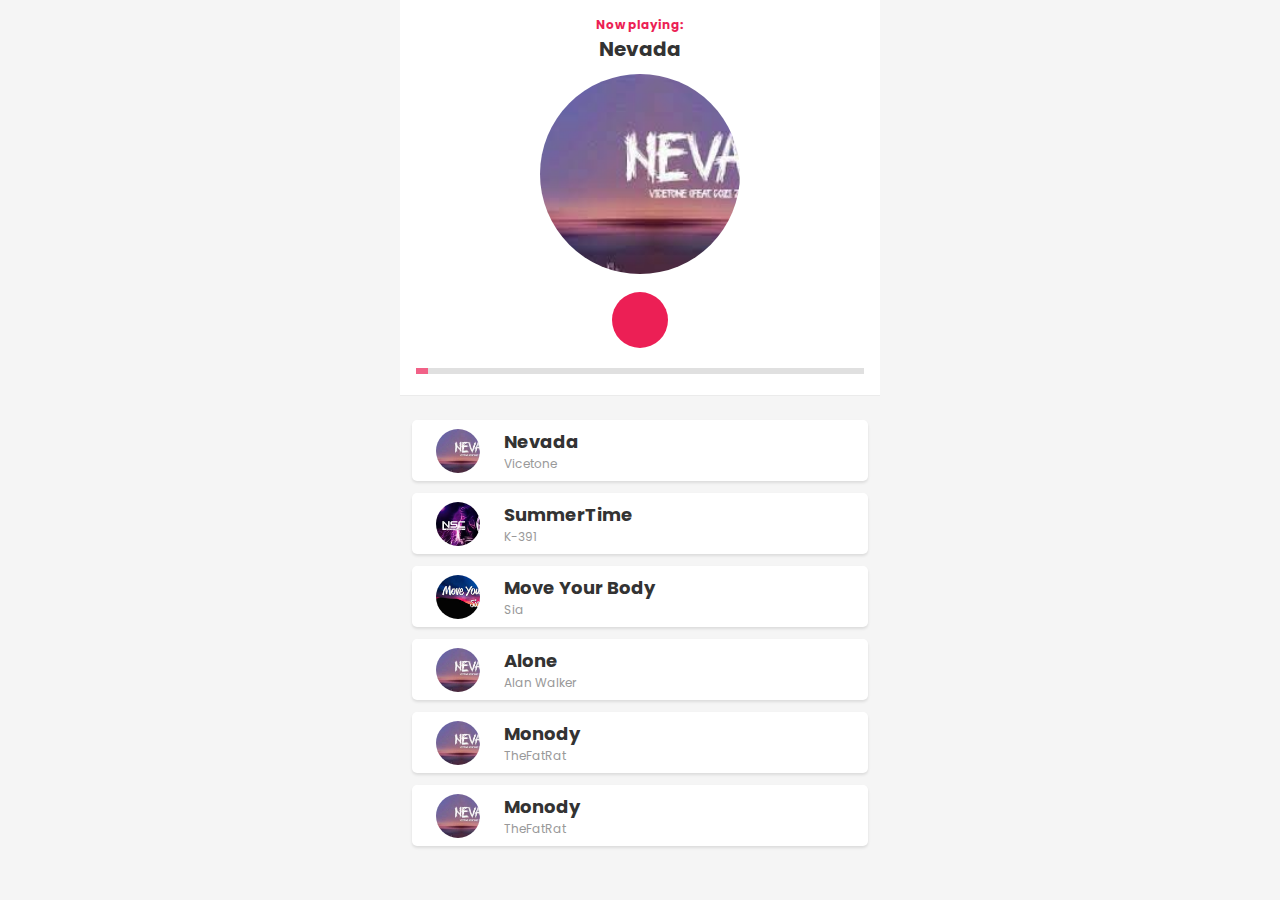
==== Music Player/music.html @ 1336548e "up" ====
<!DOCTYPE html>
<html lang="en">
<head>
    <meta charset="UTF-8">
    <meta http-equiv="X-UA-Compatible" content="IE=edge">
    <link rel="stylesheet" href="https://cdnjs.cloudflare.com/ajax/libs/font-awesome/5.15.2/css/all.min.css" integrity="sha512-HK5fgLBL+xu6dm/Ii3z4xhlSUyZgTT9tuc/hSrtw6uzJOvgRr2a9jyxxT1ely+B+xFAmJKVSTbpM/CuL7qxO8w==" crossorigin="anonymous" />
    <link rel="preconnect" href="https://fonts.gstatic.com">
    <link href="https://fonts.googleapis.com/css2?family=Poppins:wght@300;400;600&display=swap" rel="stylesheet">
    <link rel="stylesheet" href="./assets/music.css">
    <meta name="viewport" content="width=device-width, initial-scale=1.0">
    <title>Music Player</title>
</head>
<body>
    <div class="player">
        <!-- Dashboard -->
        <div class="dashboard">
          <!-- Header -->
          <header>
            <h4>Now playing:</h4>
            <h2>String 57th & 9th</h2>
          </header>
      
          <!-- CD -->
          <div class="cd">
            <div class="cd-thumb" style="background-image: url('https://i.ytimg.com/vi/jTLhQf5KJSc/maxresdefault.jpg')">
            </div>
          </div>
      
          <!-- Control -->
          <div class="control">
            <div class="btn btn-repeat">
              <i class="fas fa-redo"></i>
            </div>
            <div class="btn btn-prev">
              <i class="fas fa-step-backward"></i>
            </div>
            <div class="btn btn-toggle-play">
              <i class="fas fa-pause icon-pause"></i>
              <i class="fas fa-play icon-play"></i>
            </div>
            <div class="btn btn-next">
              <i class="fas fa-step-forward"></i>
            </div>
            <div class="btn btn-random">
              <i class="fas fa-random"></i>
            </div>
          </div>
      
          <input id="progress" class="progress" type="range" value="0" step="1" min="0" max="100">
      
          <audio id="audio" src=""></audio>
        </div>
      
        <!-- Playlist -->
        <div class="playlist">
          <div class="song">
            <div class="thumb" style="background-image: url('./assets/img/song1.jpg')">
            </div>
            <div class="body">
              <h3 class="title">Music name</h3>
              <p class="author">Singer</p>
            </div>
            <div class="option">
              <i class="fas fa-ellipsis-h"></i>
            </div>
          </div>
          <div class="song">
            <div class="thumb" style="background-image: url('https://i.ytimg.com/vi/jTLhQf5KJSc/maxresdefault.jpg')">
            </div>
            <div class="body">
              <h3 class="title">Music name</h3>
              <p class="author">Singer</p>
            </div>
            <div class="option">
              <i class="fas fa-ellipsis-h"></i>
            </div>
          </div>
          <div class="song">
            <div class="thumb" style="background-image: url('https://i.ytimg.com/vi/jTLhQf5KJSc/maxresdefault.jpg')">
            </div>
            <div class="body">
              <h3 class="title">Music name</h3>
              <p class="author">Singer</p>
            </div>
            <div class="option">
              <i class="fas fa-ellipsis-h"></i>
            </div>
          </div>
        </div>
      </div>
      
      <!-- Design from: https://static.collectui.com/shots/3671744/musicloud-revolutionary-app-for-music-streaming-large -->
</body>
<script src="./music.js"></script>
</html>
---- Music Player/assets/music.css ----
:root {
    --primary-color: #ec1f55;
    --text-color: #333;
  }
  
  * {
    padding: 0;
    margin: 0;
    box-sizing: inherit;
  }
  
  body {
    background-color: #f5f5f5;
  }
  
  html {
    box-sizing: border-box;
    font-family: "Poppins", sans-serif;
  }
  
  .player {
    position: relative;
    max-width: 480px;
    margin: 0 auto;
  }
  
  .player .icon-pause {
    display: none;
  }
  
  .player.playing .icon-pause {
    display: inline-block;
  }
  
  .player.playing .icon-play {
    display: none;
  }
  
  .dashboard {
    padding: 16px 16px 14px;
    background-color: #fff;
    position: fixed;
    top: 0;
    width: 100%;
    max-width: 480px;
    border-bottom: 1px solid #ebebeb;
  }
  
  /* HEADER */
  header {
    text-align: center;
    margin-bottom: 10px;
  }
  
  header h4 {
    color: var(--primary-color);
    font-size: 12px;
  }
  
  header h2 {
    color: var(--text-color);
    font-size: 20px;
  }
  
  /* CD */
  .cd {
    display: flex;
    margin: auto;
    width: 200px;
  }
  
  .cd-thumb {
    width: 100%;
    padding-top: 100%;
    border-radius: 50%;
    background-color: #333;
    background-size: cover;
    margin: auto;
  }
  
  /* CONTROL */
  .control {
    display: flex;
    align-items: center;
    justify-content: space-around;
    padding: 18px 0 8px 0;
  }
  
  .control .btn {
    color: #666;
    padding: 18px;
    font-size: 18px;
  }
  
  .control .btn.active {
    color: var(--primary-color);
  }
  
  .control .btn-toggle-play {
    width: 56px;
    height: 56px;
    border-radius: 50%;
    font-size: 24px;
    color: #fff;
    display: flex;
    align-items: center;
    justify-content: center;
    background-color: var(--primary-color);
  }
  
  .progress {
    width: 100%;
    -webkit-appearance: none;
    height: 6px;
    background: #d3d3d3;
    outline: none;
    opacity: 0.7;
    -webkit-transition: 0.2s;
    transition: opacity 0.2s;
  }
  
  .progress::-webkit-slider-thumb {
    -webkit-appearance: none;
    appearance: none;
    width: 12px;
    height: 6px;
    background-color: var(--primary-color);
    cursor: pointer;
  }
  
  /* PLAYLIST */
  .playlist {
    margin-top: 408px;
    padding: 12px;
  }
  
  .song {
    display: flex;
    align-items: center;
    margin-bottom: 12px;
    background-color: #fff;
    padding: 8px 16px;
    border-radius: 5px;
    box-shadow: 0 2px 3px rgba(0, 0, 0, 0.1);
  }
  
  .song.active {
    background-color: var(--primary-color);
  }
  
  .song:active {
    opacity: 0.8;
  }
  
  .song.active .option,
  .song.active .author,
  .song.active .title {
    color: #fff;
  }
  
  .song .thumb {
    width: 44px;
    height: 44px;
    border-radius: 50%;
    background-size: cover;
    margin: 0 8px;
  }
  
  .song .body {
    flex: 1;
    padding: 0 16px;
  }
  
  .song .title {
    font-size: 18px;
    color: var(--text-color);
  }
  
  .song .author {
    font-size: 12px;
    color: #999;
  }
  
  .song .option {
    padding: 16px 8px;
    color: #999;
    font-size: 18px;
  }
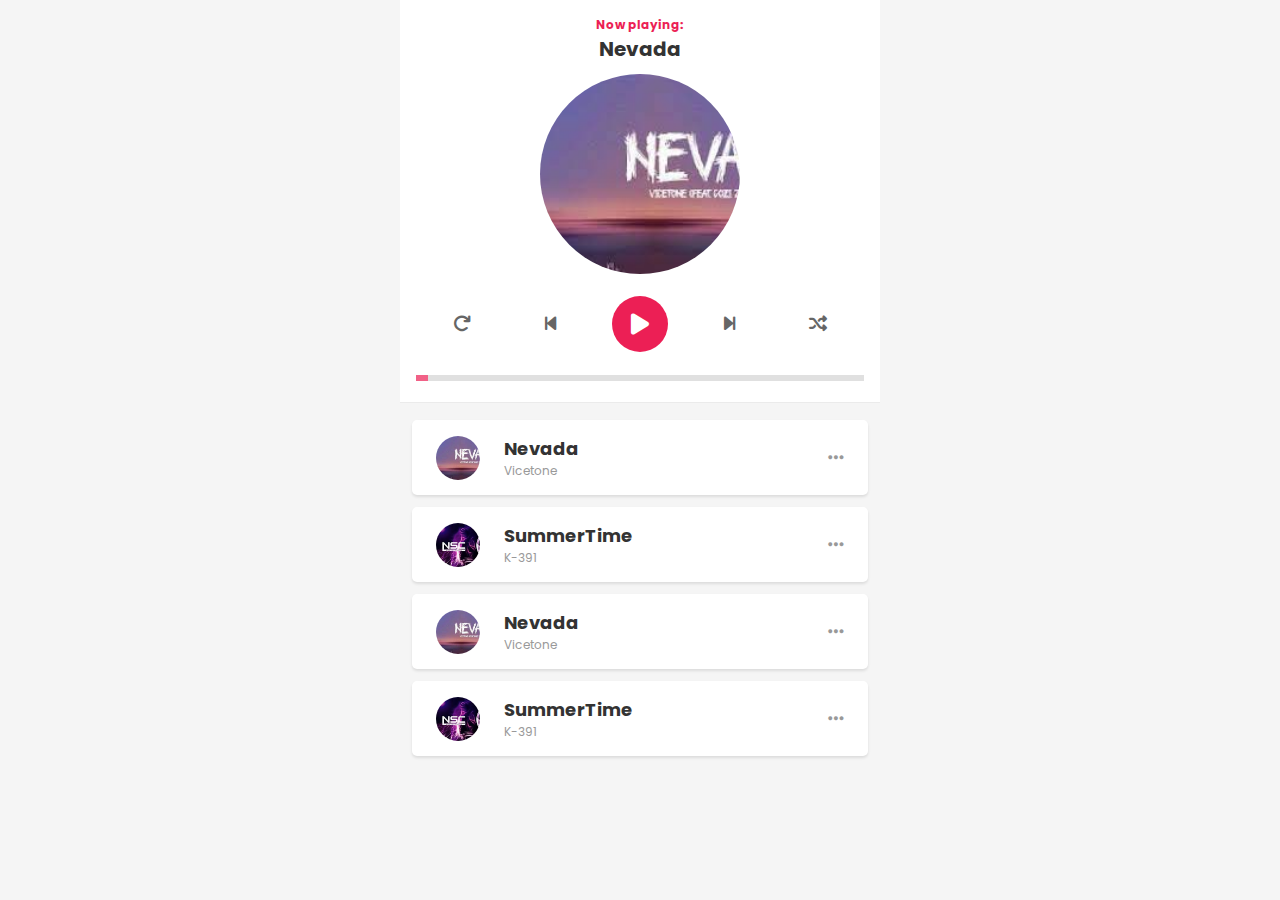
==== commit d205467d: "up" ====
--- a/Music Player/music.html
+++ b/Music Player/music.html
@@ -3,11 +3,13 @@
 <head>
     <meta charset="UTF-8">
     <meta http-equiv="X-UA-Compatible" content="IE=edge">
-    <link rel="stylesheet" href="https://cdnjs.cloudflare.com/ajax/libs/font-awesome/5.15.2/css/all.min.css" integrity="sha512-HK5fgLBL+xu6dm/Ii3z4xhlSUyZgTT9tuc/hSrtw6uzJOvgRr2a9jyxxT1ely+B+xFAmJKVSTbpM/CuL7qxO8w==" crossorigin="anonymous" />
     <link rel="preconnect" href="https://fonts.gstatic.com">
     <link href="https://fonts.googleapis.com/css2?family=Poppins:wght@300;400;600&display=swap" rel="stylesheet">
+    <link rel="stylesheet" href="https://cdnjs.cloudflare.com/ajax/libs/font-awesome/6.2.1/css/all.min.css">
     <link rel="stylesheet" href="./assets/music.css">
+    <link rel="icon" href="data:;base64,=">
     <meta name="viewport" content="width=device-width, initial-scale=1.0">
+    
     <title>Music Player</title>
 </head>
 <body>
